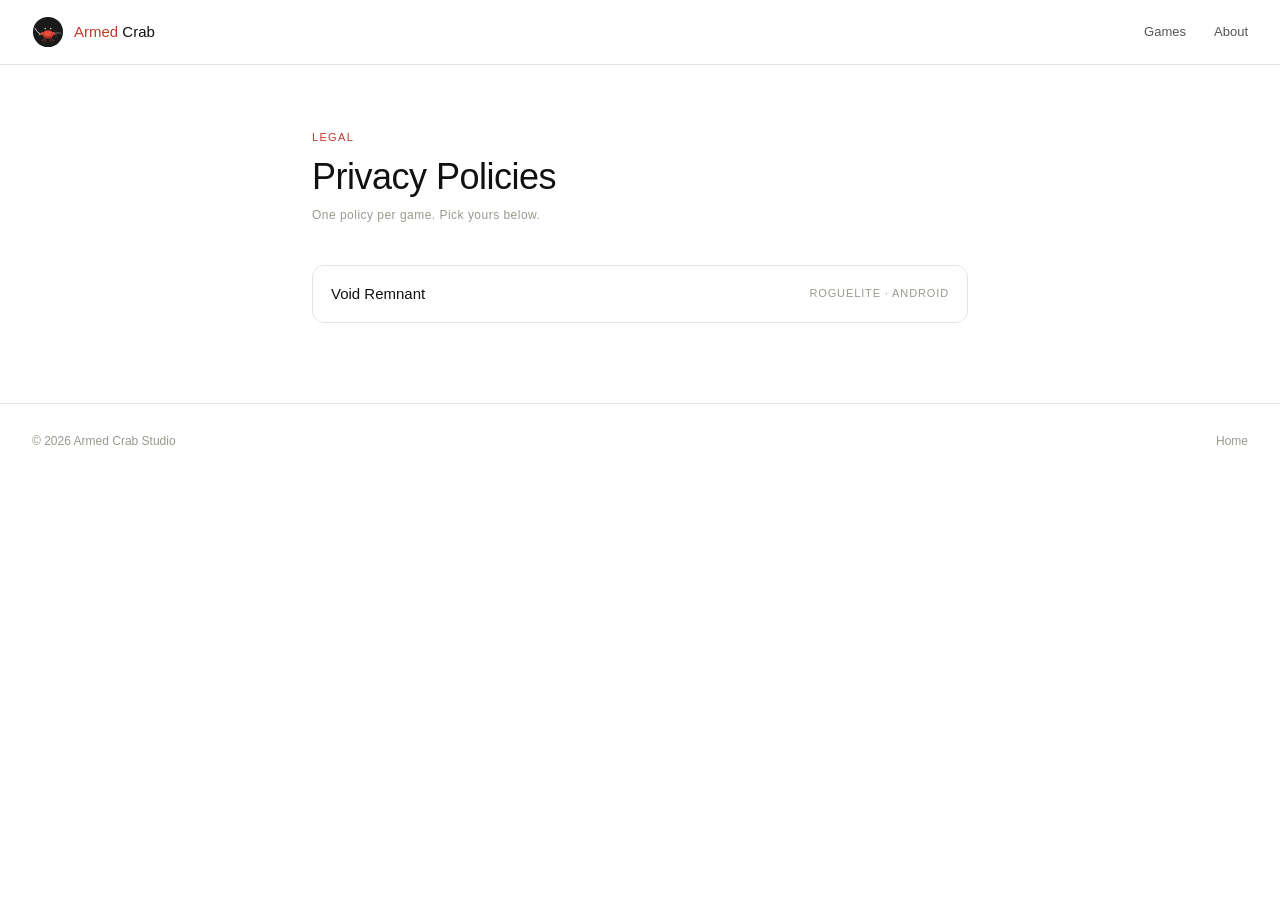
==== privacy/index.html @ ccff6bd3 "Add Privacy Policy Navigation" ====
<!DOCTYPE html>
<html lang="en">
<head>
  <meta charset="UTF-8"/>
  <meta name="viewport" content="width=device-width, initial-scale=1.0"/>
  <title>Privacy Policies — Armed Crab</title>
  <meta name="description" content="Privacy policies for Armed Crab games."/>
  <link rel="stylesheet" href="/styles.css"/>
</head>
<body>

<!-- NAV -->
<nav>
  <a class="nav-logo" href="/">
    <svg width="32" height="32" viewBox="0 0 100 100" xmlns="http://www.w3.org/2000/svg">
      <circle cx="50" cy="50" r="47" fill="#1a1a1a"/>
      <ellipse cx="50" cy="58" rx="17" ry="12" fill="#C0392B"/>
      <ellipse cx="50" cy="54" rx="13" ry="9" fill="#E74C3C"/>
      <rect x="40" y="40" width="3.2" height="10" rx="1.6" fill="#C0392B"/>
      <rect x="57" y="40" width="3.2" height="10" rx="1.6" fill="#C0392B"/>
      <circle cx="41.6" cy="39" r="4.8" fill="#111"/><circle cx="58.6" cy="39" r="4.8" fill="#111"/>
      <circle cx="41.6" cy="39" r="2.4" fill="white"/><circle cx="58.6" cy="39" r="2.4" fill="white"/>
      <circle cx="42.4" cy="38.2" r="1" fill="#111"/><circle cx="59.4" cy="38.2" r="1" fill="#111"/>
      <path d="M44,65 Q50,69 56,65" fill="none" stroke="#922B21" stroke-width="1.4" stroke-linecap="round"/>
      <ellipse cx="33" cy="56" rx="6" ry="4" fill="#C0392B"/><ellipse cx="33" cy="53" rx="4.5" ry="3" fill="#E74C3C"/>
      <path d="M27,57 Q14,50 10,40" fill="none" stroke="#D5D8DC" stroke-width="2.8" stroke-linecap="round"/>
      <path d="M10,40 L12,38 L14,43 Z" fill="#BDC3C7"/>
      <rect x="25" y="55" width="7" height="3.5" rx="1" fill="#8B6914"/><rect x="22" y="53" width="3.5" height="7" rx="1" fill="#95A5A6"/>
      <ellipse cx="67" cy="56" rx="6" ry="4" fill="#C0392B"/><ellipse cx="67" cy="53" rx="4.5" ry="3" fill="#E74C3C"/>
      <rect x="71" y="50" width="18" height="6" rx="1.5" fill="#444"/>
      <rect x="87" y="51.5" width="6" height="3" rx="1.5" fill="#555"/>
      <path d="M73,56 Q71,64 73,67 L78,67 L78,56 Z" fill="#333"/>
      <circle cx="93" cy="53" r="1" fill="#E74C3C" opacity="0.9"/>
      <line x1="39" y1="68" x2="33" y2="78" stroke="#C0392B" stroke-width="2" stroke-linecap="round"/>
      <line x1="44" y1="70" x2="40" y2="80" stroke="#C0392B" stroke-width="2" stroke-linecap="round"/>
      <line x1="61" y1="68" x2="67" y2="78" stroke="#C0392B" stroke-width="2" stroke-linecap="round"/>
      <line x1="56" y1="70" x2="60" y2="80" stroke="#C0392B" stroke-width="2" stroke-linecap="round"/>
    </svg>
    <span class="nav-logo-text"><span>Armed</span> Crab</span>
  </a>
  <div class="nav-links">
    <a href="/#games">Games</a>
    <a href="/#about">About</a>
  </div>
</nav>

<!-- LEGAL INDEX -->
<main class="legal">
  <div class="section-label">Legal</div>
  <h1>Privacy Policies</h1>
  <div class="updated">One policy per game. Pick yours below.</div>

  <ul class="policy-list">
    <li>
      <a href="/privacy/void-remnant/">
        <span class="policy-name">Void Remnant</span>
        <span class="policy-meta">Roguelite &middot; Android</span>
      </a>
    </li>
  </ul>
</main>

<!-- FOOTER -->
<footer class="footer">
  <span>&copy; 2026 Armed Crab Studio</span>
  <a href="/">Home</a>
</footer>

</body>
</html>
---- styles.css ----
*, *::before, *::after { box-sizing: border-box; margin: 0; padding: 0; }

:root {
  --red: #C0392B;
  --red-dark: #A93226;
  --bg: #ffffff;
  --bg2: #f7f7f5;
  --border: rgba(0,0,0,0.1);
  --border-med: rgba(0,0,0,0.18);
  --text: #111111;
  --text-2: #555550;
  --text-3: #999990;
  --radius-md: 8px;
  --radius-lg: 12px;
}

@media (prefers-color-scheme: dark) {
  :root {
    --bg: #111111;
    --bg2: #1a1a1a;
    --border: rgba(255,255,255,0.1);
    --border-med: rgba(255,255,255,0.18);
    --text: #f0f0ee;
    --text-2: #aaaaaa;
    --text-3: #666660;
  }
}

body {
  font-family: -apple-system, BlinkMacSystemFont, 'Segoe UI', Helvetica, Arial, sans-serif;
  background: var(--bg);
  color: var(--text);
  line-height: 1.6;
}

/* NAV */
nav {
  display: flex;
  justify-content: space-between;
  align-items: center;
  padding: 1rem 2rem;
  border-bottom: 0.5px solid var(--border);
  position: sticky;
  top: 0;
  background: var(--bg);
  z-index: 100;
}
.nav-logo { display: flex; align-items: center; gap: 10px; text-decoration: none; }
.nav-logo-text { font-size: 15px; font-weight: 500; color: var(--text); }
.nav-logo-text span { color: var(--red); }
.nav-links { display: flex; gap: 1.75rem; }
.nav-links a { font-size: 13px; color: var(--text-2); text-decoration: none; }
.nav-links a:hover { color: var(--text); }

/* HERO */
.hero {
  text-align: center;
  padding: 5rem 2rem 4rem;
  border-bottom: 0.5px solid var(--border);
}
.hero-title { font-size: clamp(36px, 8vw, 52px); font-weight: 500; letter-spacing: -1.5px; color: var(--text); margin-top: 1.5rem; line-height: 1; }
.hero-title span { color: var(--red); }
.hero-sub { font-size: 12px; color: var(--text-3); margin-top: 0.75rem; letter-spacing: 0.12em; text-transform: uppercase; }
.hero-desc { font-size: 16px; color: var(--text-2); margin-top: 1.5rem; max-width: 400px; margin-left: auto; margin-right: auto; line-height: 1.75; }

/* SECTIONS */
.section { padding: 4rem 2rem; max-width: 900px; margin: 0 auto; }
.section-label { font-size: 11px; text-transform: uppercase; letter-spacing: 0.12em; color: var(--red); font-weight: 500; margin-bottom: 0.5rem; }
.section-title { font-size: 26px; font-weight: 500; color: var(--text); margin-bottom: 1rem; }
.section-body { font-size: 15px; color: var(--text-2); line-height: 1.8; max-width: 600px; }
.divider { border: none; border-top: 0.5px solid var(--border); }

/* GAMES */
.games-grid { display: grid; grid-template-columns: repeat(auto-fit, minmax(260px, 1fr)); gap: 16px; margin-top: 2rem; }
.game-card { border: 0.5px solid var(--border); border-radius: var(--radius-lg); overflow: hidden; background: var(--bg); }
.game-card.featured { border-color: var(--red); border-width: 1.5px; }
.game-thumb { height: 140px; display: flex; align-items: center; justify-content: center; }
.game-body { padding: 1rem 1.125rem 1.125rem; border-top: 0.5px solid var(--border); }
.game-name { font-size: 15px; font-weight: 500; color: var(--text); display: flex; align-items: center; gap: 8px; margin-bottom: 6px; flex-wrap: wrap; }
.game-desc { font-size: 13px; color: var(--text-2); line-height: 1.65; margin-bottom: 10px; }
.game-footer { display: flex; align-items: center; justify-content: space-between; }
.game-meta { font-size: 11px; color: var(--text-3); }
.pill { display: inline-block; font-size: 10px; padding: 2px 8px; border-radius: 100px; font-weight: 500; white-space: nowrap; }
.pill-soon { background: #fde9e8; color: #A32D2D; }
.pill-dev  { background: var(--bg2); color: var(--text-2); }
.pill-back { background: var(--bg2); color: var(--text-3); }
.store-btn { font-size: 11px; padding: 5px 12px; border-radius: var(--radius-md); border: 0.5px solid var(--border-med); color: var(--text-2); text-decoration: none; background: transparent; cursor: pointer; }
.store-btn:hover { background: var(--bg2); color: var(--text); }

/* side-by-side small game cards */
.game-side { display: flex; flex-direction: column; gap: 16px; }
.game-card-row { border: 0.5px solid var(--border); border-radius: var(--radius-lg); background: var(--bg); }
.game-card-inner { display: flex; align-items: center; gap: 1rem; padding: 1rem 1.125rem; }
.game-icon { width: 52px; height: 52px; border-radius: var(--radius-md); display: flex; align-items: center; justify-content: center; flex-shrink: 0; }

/* ABOUT */
.about-grid { display: grid; grid-template-columns: 1fr 1fr; gap: 2rem; margin-top: 2rem; }
@media (max-width: 540px) { .about-grid { grid-template-columns: 1fr; } }
.about-block h3 { font-size: 14px; font-weight: 500; color: var(--text); margin-bottom: 0.5rem; }
.about-block p { font-size: 14px; color: var(--text-2); line-height: 1.75; }

/* FOOTER */
.footer {
  padding: 1.75rem 2rem;
  display: flex;
  justify-content: space-between;
  align-items: center;
  font-size: 12px;
  color: var(--text-3);
  border-top: 0.5px solid var(--border);
  flex-wrap: wrap;
  gap: 8px;
}
.footer a { font-size: 12px; color: var(--text-3); text-decoration: none; }
.footer a:hover { color: var(--text-2); }

/* LEGAL / PROSE PAGES */
.legal { max-width: 720px; margin: 0 auto; padding: 4rem 2rem 5rem; }
.legal .section-label { margin-bottom: 0.5rem; }
.legal h1 { font-size: clamp(28px, 5vw, 36px); font-weight: 500; letter-spacing: -0.5px; color: var(--text); margin-bottom: 0.5rem; line-height: 1.2; }
.legal .updated { font-size: 12px; color: var(--text-3); letter-spacing: 0.04em; margin-bottom: 2.5rem; }
.legal h2 { font-size: 13px; text-transform: uppercase; letter-spacing: 0.12em; color: var(--red); font-weight: 500; margin-top: 2rem; margin-bottom: 0.6rem; }
.legal p { font-size: 15px; color: var(--text-2); line-height: 1.8; margin-bottom: 1rem; }
.legal a { color: var(--text); text-decoration: underline; text-decoration-color: var(--border-med); text-underline-offset: 3px; }
.legal a:hover { text-decoration-color: var(--red); }

/* POLICY INDEX LIST */
.policy-list { list-style: none; margin-top: 1.5rem; display: flex; flex-direction: column; gap: 10px; }
.policy-list a {
  display: flex;
  justify-content: space-between;
  align-items: center;
  gap: 1rem;
  padding: 1rem 1.125rem;
  border: 0.5px solid var(--border);
  border-radius: var(--radius-lg);
  text-decoration: none;
  color: var(--text);
  transition: border-color 0.15s, background 0.15s;
}
.policy-list a:hover { border-color: var(--red); background: var(--bg2); }
.policy-list .policy-name { font-size: 15px; font-weight: 500; }
.policy-list .policy-meta { font-size: 11px; color: var(--text-3); text-transform: uppercase; letter-spacing: 0.08em; }
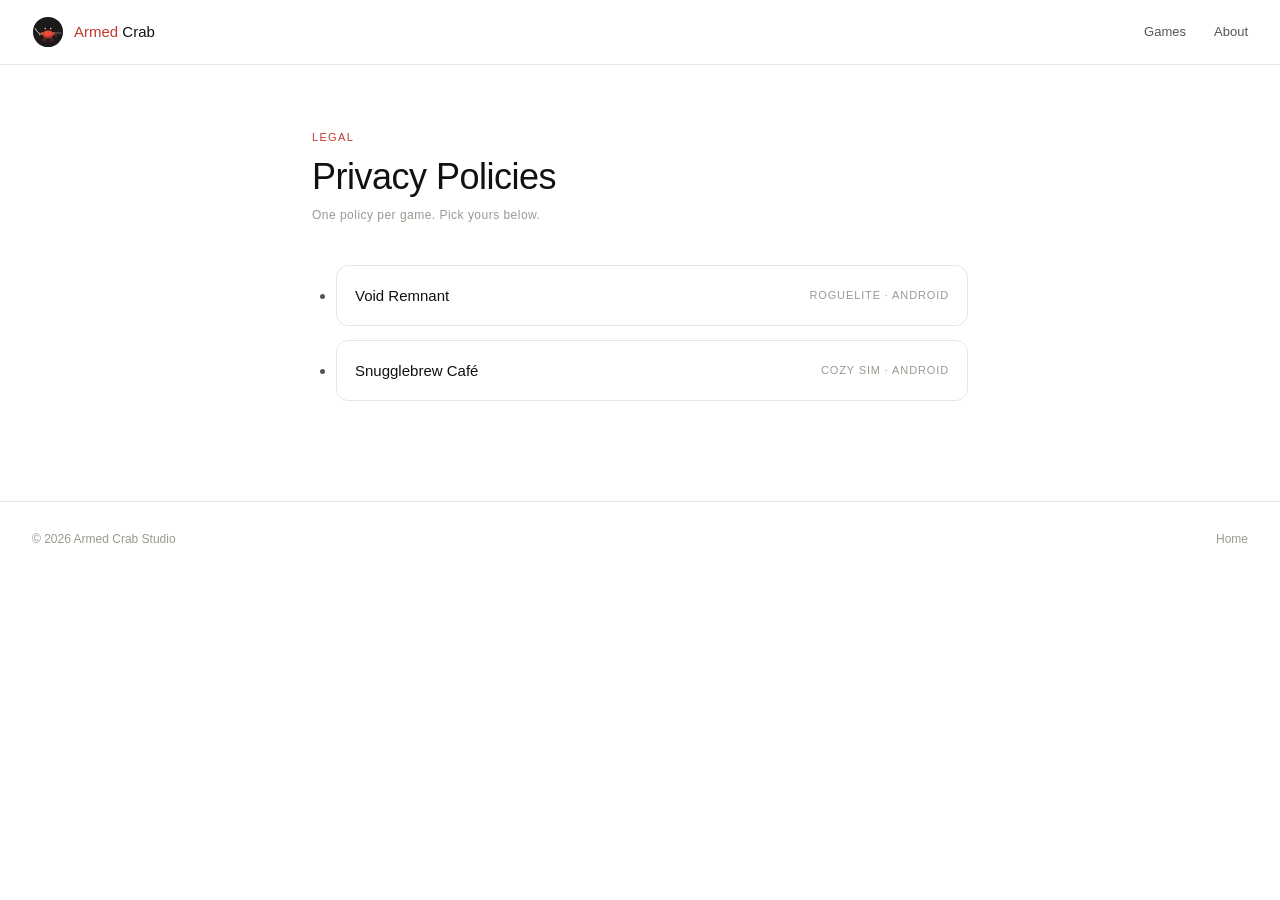
==== commit a9d5a761: "Publish per-game privacy policies (Void Remnant, Snugglebrew Café) Replace the pre-UMP Void Remnant " ====
--- a/privacy/index.html
+++ b/privacy/index.html
@@ -57,6 +57,12 @@
         <span class="policy-meta">Roguelite &middot; Android</span>
       </a>
     </li>
+    <li>
+      <a href="/privacy/snugglebrew-cafe/">
+        <span class="policy-name">Snugglebrew Café</span>
+        <span class="policy-meta">Cozy Sim &middot; Android</span>
+      </a>
+    </li>
   </ul>
 </main>
 
--- a/styles.css
+++ b/styles.css
@@ -120,7 +120,12 @@
 .legal h1 { font-size: clamp(28px, 5vw, 36px); font-weight: 500; letter-spacing: -0.5px; color: var(--text); margin-bottom: 0.5rem; line-height: 1.2; }
 .legal .updated { font-size: 12px; color: var(--text-3); letter-spacing: 0.04em; margin-bottom: 2.5rem; }
 .legal h2 { font-size: 13px; text-transform: uppercase; letter-spacing: 0.12em; color: var(--red); font-weight: 500; margin-top: 2rem; margin-bottom: 0.6rem; }
+.legal h3 { font-size: 15px; font-weight: 600; color: var(--text); margin-top: 1.25rem; margin-bottom: 0.5rem; }
 .legal p { font-size: 15px; color: var(--text-2); line-height: 1.8; margin-bottom: 1rem; }
+.legal ul { list-style: disc; padding-left: 1.5rem; margin-bottom: 1rem; }
+.legal li { font-size: 15px; color: var(--text-2); line-height: 1.8; margin-bottom: 0.25rem; }
+.legal strong { color: var(--text); font-weight: 600; }
+.legal code { font-family: ui-monospace, SFMono-Regular, Menlo, Consolas, monospace; font-size: 0.92em; background: var(--bg2); padding: 1px 5px; border-radius: 4px; }
 .legal a { color: var(--text); text-decoration: underline; text-decoration-color: var(--border-med); text-underline-offset: 3px; }
 .legal a:hover { text-decoration-color: var(--red); }
 
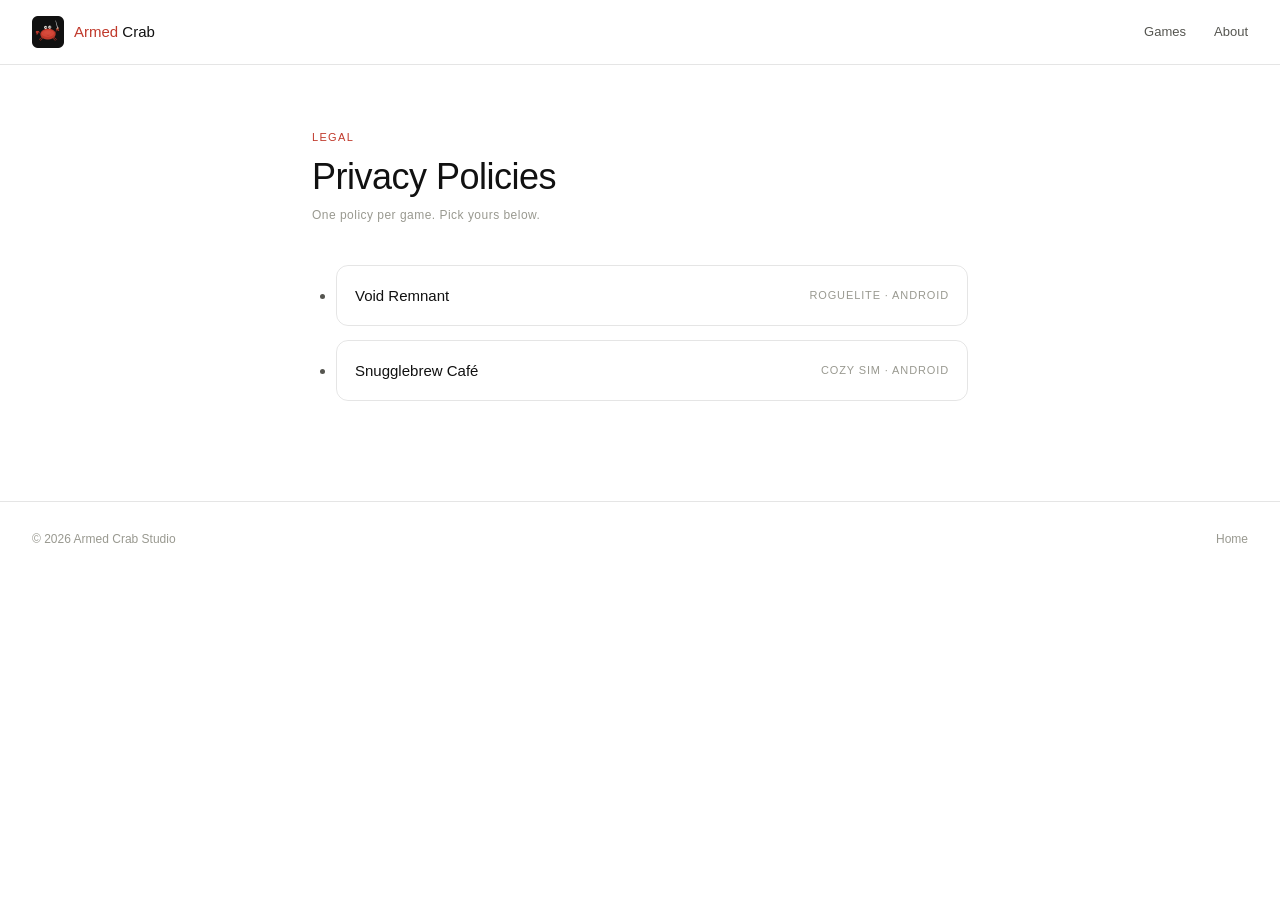
==== commit 97182b13: "Swap inline SVG crab for new PNG app icon (nav, hero, favicon) Replace the hand-coded SVG crab with " ====
--- a/privacy/index.html
+++ b/privacy/index.html
@@ -5,6 +5,7 @@
   <meta name="viewport" content="width=device-width, initial-scale=1.0"/>
   <title>Privacy Policies — Armed Crab</title>
   <meta name="description" content="Privacy policies for Armed Crab games."/>
+  <link rel="icon" type="image/png" href="/icon-512-light-512x512.png"/>
   <link rel="stylesheet" href="/styles.css"/>
 </head>
 <body>
@@ -12,30 +13,7 @@
 <!-- NAV -->
 <nav>
   <a class="nav-logo" href="/">
-    <svg width="32" height="32" viewBox="0 0 100 100" xmlns="http://www.w3.org/2000/svg">
-      <circle cx="50" cy="50" r="47" fill="#1a1a1a"/>
-      <ellipse cx="50" cy="58" rx="17" ry="12" fill="#C0392B"/>
-      <ellipse cx="50" cy="54" rx="13" ry="9" fill="#E74C3C"/>
-      <rect x="40" y="40" width="3.2" height="10" rx="1.6" fill="#C0392B"/>
-      <rect x="57" y="40" width="3.2" height="10" rx="1.6" fill="#C0392B"/>
-      <circle cx="41.6" cy="39" r="4.8" fill="#111"/><circle cx="58.6" cy="39" r="4.8" fill="#111"/>
-      <circle cx="41.6" cy="39" r="2.4" fill="white"/><circle cx="58.6" cy="39" r="2.4" fill="white"/>
-      <circle cx="42.4" cy="38.2" r="1" fill="#111"/><circle cx="59.4" cy="38.2" r="1" fill="#111"/>
-      <path d="M44,65 Q50,69 56,65" fill="none" stroke="#922B21" stroke-width="1.4" stroke-linecap="round"/>
-      <ellipse cx="33" cy="56" rx="6" ry="4" fill="#C0392B"/><ellipse cx="33" cy="53" rx="4.5" ry="3" fill="#E74C3C"/>
-      <path d="M27,57 Q14,50 10,40" fill="none" stroke="#D5D8DC" stroke-width="2.8" stroke-linecap="round"/>
-      <path d="M10,40 L12,38 L14,43 Z" fill="#BDC3C7"/>
-      <rect x="25" y="55" width="7" height="3.5" rx="1" fill="#8B6914"/><rect x="22" y="53" width="3.5" height="7" rx="1" fill="#95A5A6"/>
-      <ellipse cx="67" cy="56" rx="6" ry="4" fill="#C0392B"/><ellipse cx="67" cy="53" rx="4.5" ry="3" fill="#E74C3C"/>
-      <rect x="71" y="50" width="18" height="6" rx="1.5" fill="#444"/>
-      <rect x="87" y="51.5" width="6" height="3" rx="1.5" fill="#555"/>
-      <path d="M73,56 Q71,64 73,67 L78,67 L78,56 Z" fill="#333"/>
-      <circle cx="93" cy="53" r="1" fill="#E74C3C" opacity="0.9"/>
-      <line x1="39" y1="68" x2="33" y2="78" stroke="#C0392B" stroke-width="2" stroke-linecap="round"/>
-      <line x1="44" y1="70" x2="40" y2="80" stroke="#C0392B" stroke-width="2" stroke-linecap="round"/>
-      <line x1="61" y1="68" x2="67" y2="78" stroke="#C0392B" stroke-width="2" stroke-linecap="round"/>
-      <line x1="56" y1="70" x2="60" y2="80" stroke="#C0392B" stroke-width="2" stroke-linecap="round"/>
-    </svg>
+    <img class="nav-logo-img" src="/icon-512-light-512x512.png" alt="Armed Crab" width="32" height="32"/>
     <span class="nav-logo-text"><span>Armed</span> Crab</span>
   </a>
   <div class="nav-links">
--- a/styles.css
+++ b/styles.css
@@ -46,6 +46,8 @@
   z-index: 100;
 }
 .nav-logo { display: flex; align-items: center; gap: 10px; text-decoration: none; }
+.nav-logo-img { display: block; width: 32px; height: 32px; }
+.hero-img { display: block; width: 100px; height: 100px; margin: 0 auto; }
 .nav-logo-text { font-size: 15px; font-weight: 500; color: var(--text); }
 .nav-logo-text span { color: var(--red); }
 .nav-links { display: flex; gap: 1.75rem; }
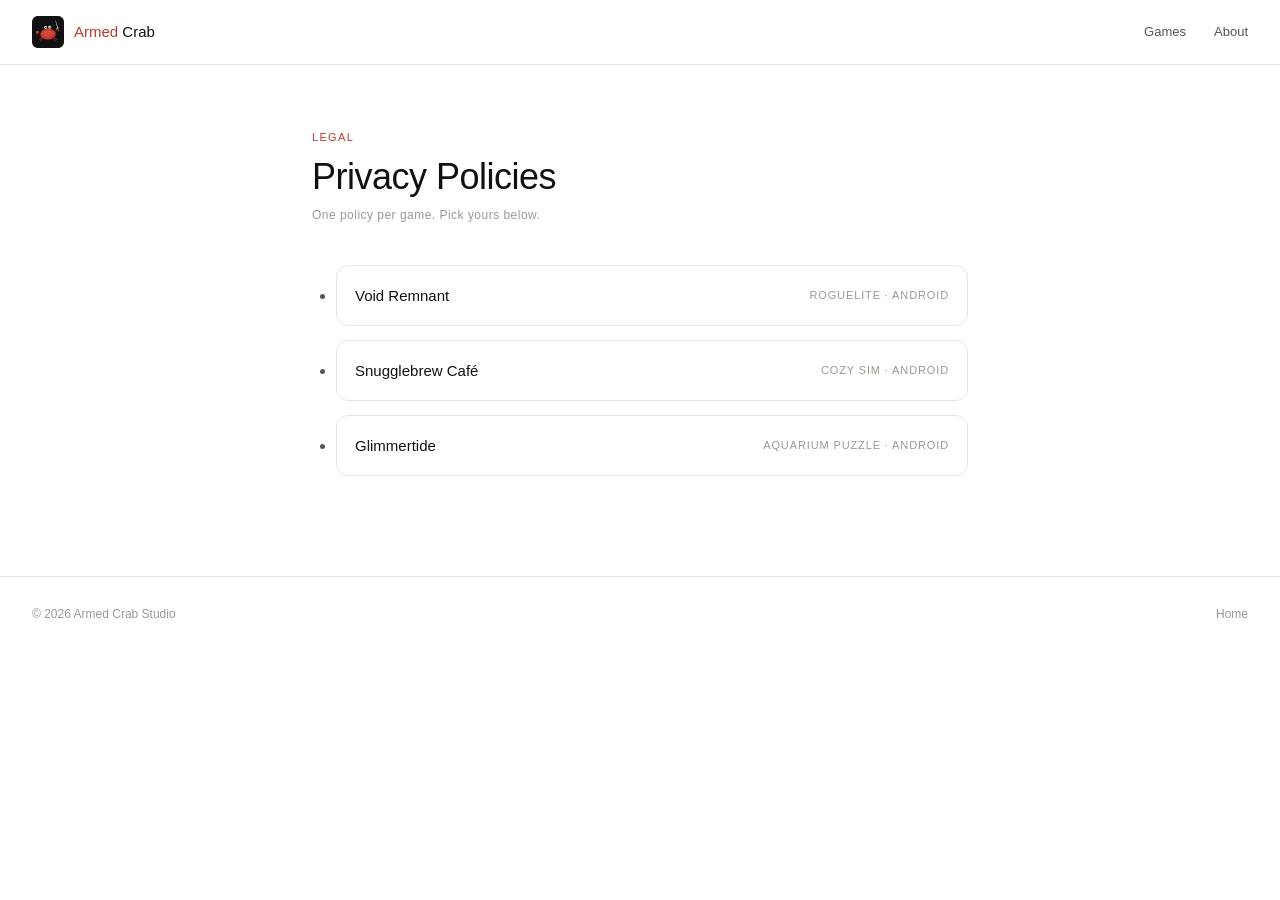
==== commit 59f20d92: "Add Glimmertide privacy policy and link it from the privacy index Co-Authored-By: Claude Fable 5 <no" ====
--- a/privacy/index.html
+++ b/privacy/index.html
@@ -41,6 +41,12 @@
         <span class="policy-meta">Cozy Sim &middot; Android</span>
       </a>
     </li>
+    <li>
+      <a href="/privacy/glimmertide/">
+        <span class="policy-name">Glimmertide</span>
+        <span class="policy-meta">Aquarium Puzzle &middot; Android</span>
+      </a>
+    </li>
   </ul>
 </main>
 
--- a/styles.css
+++ b/styles.css
@@ -72,28 +72,32 @@
 .section-body { font-size: 15px; color: var(--text-2); line-height: 1.8; max-width: 600px; }
 .divider { border: none; border-top: 0.5px solid var(--border); }
 
-/* GAMES */
-.games-grid { display: grid; grid-template-columns: repeat(auto-fit, minmax(260px, 1fr)); gap: 16px; margin-top: 2rem; }
-.game-card { border: 0.5px solid var(--border); border-radius: var(--radius-lg); overflow: hidden; background: var(--bg); }
-.game-card.featured { border-color: var(--red); border-width: 1.5px; }
-.game-thumb { height: 140px; display: flex; align-items: center; justify-content: center; }
-.game-body { padding: 1rem 1.125rem 1.125rem; border-top: 0.5px solid var(--border); }
-.game-name { font-size: 15px; font-weight: 500; color: var(--text); display: flex; align-items: center; gap: 8px; margin-bottom: 6px; flex-wrap: wrap; }
-.game-desc { font-size: 13px; color: var(--text-2); line-height: 1.65; margin-bottom: 10px; }
-.game-footer { display: flex; align-items: center; justify-content: space-between; }
-.game-meta { font-size: 11px; color: var(--text-3); }
+/* GAMES — featured centerpiece */
+.game-feature {
+  margin-top: 2rem;
+  border: 1.5px solid var(--red);
+  border-radius: var(--radius-lg);
+  overflow: hidden;
+  background: var(--bg);
+}
+.game-thumb { display: flex; align-items: center; justify-content: center; background: #06080f; }
+.game-thumb-img { display: block; width: 100%; height: auto; }
+.game-body { padding: 1.5rem 1.75rem 1.75rem; border-top: 1.5px solid var(--red); display: flex; flex-direction: column; }
+.game-name { font-size: 22px; font-weight: 500; color: var(--text); display: flex; align-items: center; gap: 10px; margin-bottom: 10px; flex-wrap: wrap; }
+.game-desc { font-size: 14px; color: var(--text-2); line-height: 1.7; margin-bottom: 1.25rem; }
+.game-footer { display: flex; align-items: center; justify-content: space-between; gap: 1rem; flex-wrap: wrap; }
+.game-meta { font-size: 12px; color: var(--text-3); }
 .pill { display: inline-block; font-size: 10px; padding: 2px 8px; border-radius: 100px; font-weight: 500; white-space: nowrap; }
-.pill-soon { background: #fde9e8; color: #A32D2D; }
-.pill-dev  { background: var(--bg2); color: var(--text-2); }
-.pill-back { background: var(--bg2); color: var(--text-3); }
-.store-btn { font-size: 11px; padding: 5px 12px; border-radius: var(--radius-md); border: 0.5px solid var(--border-med); color: var(--text-2); text-decoration: none; background: transparent; cursor: pointer; }
+.pill-live { background: #e6f6ec; color: #1f8b4c; }
+.store-btn { font-size: 12px; padding: 8px 16px; border-radius: var(--radius-md); border: 0.5px solid var(--border-med); color: var(--text-2); text-decoration: none; background: transparent; cursor: pointer; }
 .store-btn:hover { background: var(--bg2); color: var(--text); }
+.store-btn.primary { background: var(--red); border-color: var(--red); color: #fff; font-weight: 500; }
+.store-btn.primary:hover { background: var(--red-dark); color: #fff; }
 
-/* side-by-side small game cards */
-.game-side { display: flex; flex-direction: column; gap: 16px; }
-.game-card-row { border: 0.5px solid var(--border); border-radius: var(--radius-lg); background: var(--bg); }
-.game-card-inner { display: flex; align-items: center; gap: 1rem; padding: 1rem 1.125rem; }
-.game-icon { width: 52px; height: 52px; border-radius: var(--radius-md); display: flex; align-items: center; justify-content: center; flex-shrink: 0; }
+@media (max-width: 600px) {
+  .game-body { padding: 1.25rem 1.25rem 1.5rem; }
+  .game-name { font-size: 19px; }
+}
 
 /* ABOUT */
 .about-grid { display: grid; grid-template-columns: 1fr 1fr; gap: 2rem; margin-top: 2rem; }
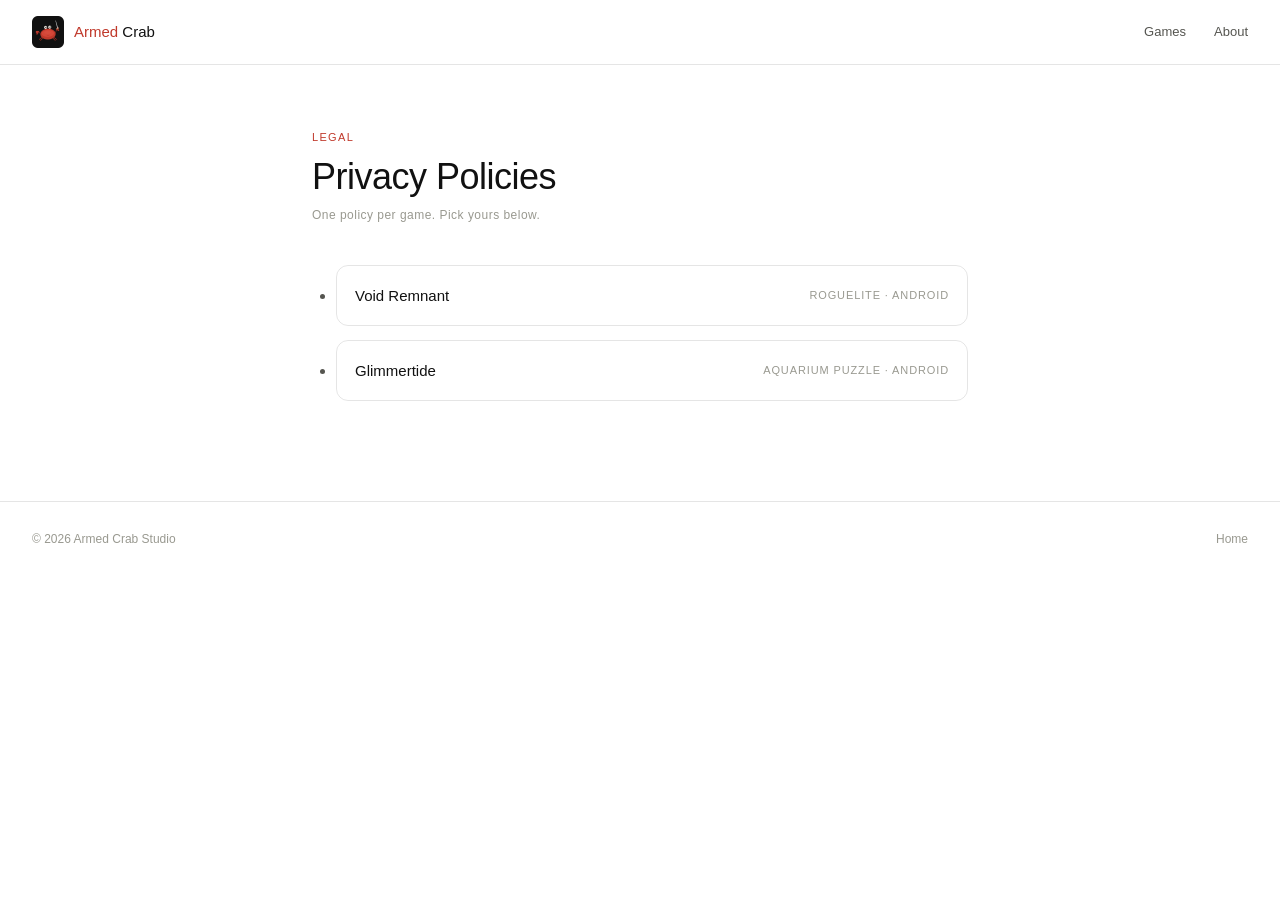
==== commit aad78e43: "Rebuild Games as a catalogue; announce Glimmertide as coming soon The section was hardcoded for exac" ====
--- a/privacy/index.html
+++ b/privacy/index.html
@@ -5,6 +5,19 @@
   <meta name="viewport" content="width=device-width, initial-scale=1.0"/>
   <title>Privacy Policies — Armed Crab</title>
   <meta name="description" content="Privacy policies for Armed Crab games."/>
+  <link rel="canonical" href="https://armedcrab.com/privacy/"/>
+  <meta name="theme-color" content="#ffffff" media="(prefers-color-scheme: light)"/>
+  <meta name="theme-color" content="#111111" media="(prefers-color-scheme: dark)"/>
+  <meta property="og:type" content="website"/>
+  <meta property="og:site_name" content="Armed Crab"/>
+  <meta property="og:url" content="https://armedcrab.com/privacy/"/>
+  <meta property="og:title" content="Privacy Policies — Armed Crab"/>
+  <meta property="og:description" content="One privacy policy per Armed Crab game."/>
+  <meta property="og:image" content="https://armedcrab.com/og-image-1200x630.png"/>
+  <meta property="og:image:width" content="1200"/>
+  <meta property="og:image:height" content="630"/>
+  <meta property="og:image:alt" content="Armed Crab — independent game studio"/>
+  <meta name="twitter:card" content="summary_large_image"/>
   <link rel="icon" type="image/png" href="/icon-512-light-512x512.png"/>
   <link rel="stylesheet" href="/styles.css"/>
 </head>
@@ -35,12 +48,8 @@
         <span class="policy-meta">Roguelite &middot; Android</span>
       </a>
     </li>
-    <li>
-      <a href="/privacy/snugglebrew-cafe/">
-        <span class="policy-name">Snugglebrew Café</span>
-        <span class="policy-meta">Cozy Sim &middot; Android</span>
-      </a>
-    </li>
+    <!-- Snugglebrew Café is unlisted until it ships — its policy stays live at
+         /privacy/snugglebrew-cafe/ so the URL keeps working. Re-add on release. -->
     <li>
       <a href="/privacy/glimmertide/">
         <span class="policy-name">Glimmertide</span>
--- a/styles.css
+++ b/styles.css
@@ -72,31 +72,62 @@
 .section-body { font-size: 15px; color: var(--text-2); line-height: 1.8; max-width: 600px; }
 .divider { border: none; border-top: 0.5px solid var(--border); }
 
+/* Per-game colour tokens. A catalogue spanning genres carries its own accents;
+   the studio red stays on nav, hero and section labels. Apply one of these to a
+   .game-feature or .game-card — the game keeps its colour in either slot.
+   Accents must clear 4.5:1 on white, since --accent fills the primary CTA. */
+.accent-void-remnant { --accent: var(--red);  --thumb-bg: #06080f; }
+.accent-glimmertide  { --accent: #15788a;     --thumb-bg: #03121a; }
+
 /* GAMES — featured centerpiece */
 .game-feature {
   margin-top: 2rem;
-  border: 1.5px solid var(--red);
+  border: 1.5px solid var(--accent, var(--red));
   border-radius: var(--radius-lg);
   overflow: hidden;
   background: var(--bg);
 }
-.game-thumb { display: flex; align-items: center; justify-content: center; background: #06080f; }
+.game-thumb { display: flex; align-items: center; justify-content: center; background: var(--thumb-bg, var(--bg2)); }
 .game-thumb-img { display: block; width: 100%; height: auto; }
-.game-body { padding: 1.5rem 1.75rem 1.75rem; border-top: 1.5px solid var(--red); display: flex; flex-direction: column; }
+.game-body { padding: 1.5rem 1.75rem 1.75rem; border-top: 1.5px solid var(--accent, var(--red)); display: flex; flex-direction: column; }
 .game-name { font-size: 22px; font-weight: 500; color: var(--text); display: flex; align-items: center; gap: 10px; margin-bottom: 10px; flex-wrap: wrap; }
 .game-desc { font-size: 14px; color: var(--text-2); line-height: 1.7; margin-bottom: 1.25rem; }
 .game-footer { display: flex; align-items: center; justify-content: space-between; gap: 1rem; flex-wrap: wrap; }
 .game-meta { font-size: 12px; color: var(--text-3); }
 .pill { display: inline-block; font-size: 10px; padding: 2px 8px; border-radius: 100px; font-weight: 500; white-space: nowrap; }
 .pill-live { background: #e6f6ec; color: #1f8b4c; }
+.pill-soon { background: #fdf1dc; color: #8c6113; }
 .store-btn { font-size: 12px; padding: 8px 16px; border-radius: var(--radius-md); border: 0.5px solid var(--border-med); color: var(--text-2); text-decoration: none; background: transparent; cursor: pointer; }
 .store-btn:hover { background: var(--bg2); color: var(--text); }
-.store-btn.primary { background: var(--red); border-color: var(--red); color: #fff; font-weight: 500; }
-.store-btn.primary:hover { background: var(--red-dark); color: #fff; }
+.store-btn.primary { background: var(--accent, var(--red)); border-color: var(--accent, var(--red)); color: #fff; font-weight: 500; }
+.store-btn.primary:hover { filter: brightness(0.9); color: #fff; }
+
+/* GAMES — compact catalogue card for everything outside the featured slot */
+.game-card {
+  display: flex;
+  align-items: center;
+  gap: 1rem;
+  margin-top: 1rem;
+  padding: 1.125rem 1.25rem;
+  border: 0.5px solid var(--border);
+  border-radius: var(--radius-lg);
+  background: var(--bg);
+  transition: border-color 0.15s;
+}
+.game-card:hover { border-color: var(--accent, var(--red)); }
+.game-card-icon { display: block; width: 56px; height: 56px; border-radius: 12px; flex-shrink: 0; }
+.game-card-body { flex: 1; min-width: 0; }
+.game-card-name { font-size: 16px; font-weight: 500; color: var(--text); display: flex; align-items: center; gap: 8px; flex-wrap: wrap; margin-bottom: 3px; }
+.game-card-desc { font-size: 13px; color: var(--text-2); line-height: 1.6; }
+.game-card-aside { flex-shrink: 0; display: flex; align-items: center; gap: 1rem; }
+.game-card-meta { font-size: 11px; color: var(--text-3); white-space: nowrap; }
 
 @media (max-width: 600px) {
   .game-body { padding: 1.25rem 1.25rem 1.5rem; }
   .game-name { font-size: 19px; }
+  .game-card { flex-wrap: wrap; gap: 0.875rem; }
+  .game-card-body { flex-basis: calc(100% - 56px - 0.875rem); }
+  .game-card-aside { width: 100%; justify-content: flex-start; }
 }
 
 /* ABOUT */
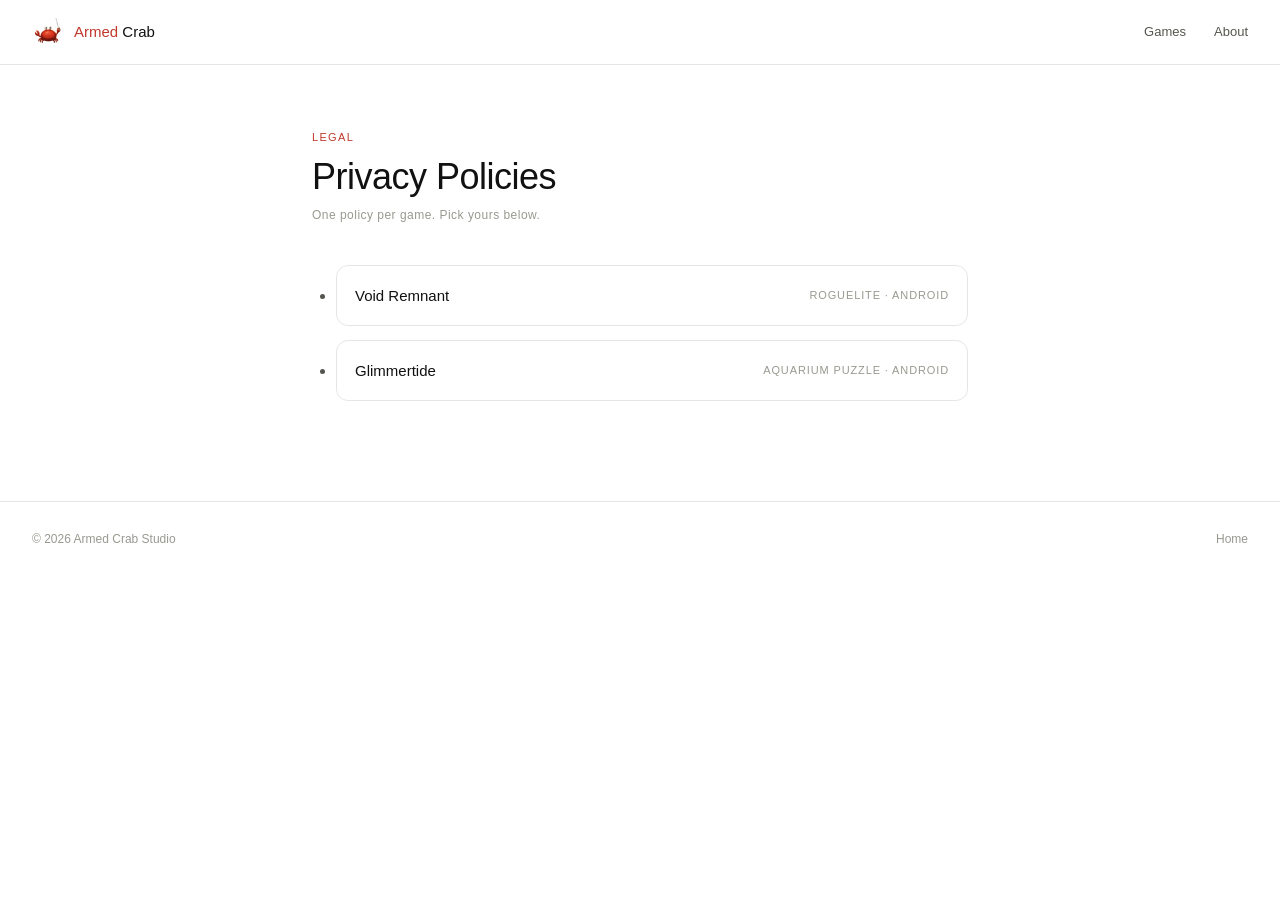
==== commit b3c67820: "Remove every em dash from site copy, titles, and comments Titles and og metadata switch to pipe sepa" ====
--- a/privacy/index.html
+++ b/privacy/index.html
@@ -3,7 +3,7 @@
 <head>
   <meta charset="UTF-8"/>
   <meta name="viewport" content="width=device-width, initial-scale=1.0"/>
-  <title>Privacy Policies — Armed Crab</title>
+  <title>Privacy Policies | Armed Crab</title>
   <meta name="description" content="Privacy policies for Armed Crab games."/>
   <link rel="canonical" href="https://armedcrab.com/privacy/"/>
   <meta name="theme-color" content="#ffffff" media="(prefers-color-scheme: light)"/>
@@ -11,12 +11,12 @@
   <meta property="og:type" content="website"/>
   <meta property="og:site_name" content="Armed Crab"/>
   <meta property="og:url" content="https://armedcrab.com/privacy/"/>
-  <meta property="og:title" content="Privacy Policies — Armed Crab"/>
+  <meta property="og:title" content="Privacy Policies | Armed Crab"/>
   <meta property="og:description" content="One privacy policy per Armed Crab game."/>
   <meta property="og:image" content="https://armedcrab.com/og-image-1200x630.png"/>
   <meta property="og:image:width" content="1200"/>
   <meta property="og:image:height" content="630"/>
-  <meta property="og:image:alt" content="Armed Crab — independent game studio"/>
+  <meta property="og:image:alt" content="Armed Crab, independent game studio"/>
   <meta name="twitter:card" content="summary_large_image"/>
   <link rel="icon" type="image/png" href="/icon-512-light-512x512.png"/>
   <link rel="stylesheet" href="/styles.css"/>
@@ -48,7 +48,7 @@
         <span class="policy-meta">Roguelite &middot; Android</span>
       </a>
     </li>
-    <!-- Snugglebrew Café is unlisted until it ships — its policy stays live at
+    <!-- Snugglebrew Café is unlisted until it ships; its policy stays live at
          /privacy/snugglebrew-cafe/ so the URL keeps working. Re-add on release. -->
     <li>
       <a href="/privacy/glimmertide/">
--- a/styles.css
+++ b/styles.css
@@ -74,12 +74,12 @@
 
 /* Per-game colour tokens. A catalogue spanning genres carries its own accents;
    the studio red stays on nav, hero and section labels. Apply one of these to a
-   .game-feature or .game-card — the game keeps its colour in either slot.
+   .game-feature or .game-card; the game keeps its colour in either slot.
    Accents must clear 4.5:1 on white, since --accent fills the primary CTA. */
 .accent-void-remnant { --accent: var(--red);  --thumb-bg: #06080f; }
 .accent-glimmertide  { --accent: #15788a;     --thumb-bg: #03121a; }
 
-/* GAMES — featured centerpiece */
+/* GAMES: featured centerpiece */
 .game-feature {
   margin-top: 2rem;
   border: 1.5px solid var(--accent, var(--red));
@@ -102,7 +102,7 @@
 .store-btn.primary { background: var(--accent, var(--red)); border-color: var(--accent, var(--red)); color: #fff; font-weight: 500; }
 .store-btn.primary:hover { filter: brightness(0.9); color: #fff; }
 
-/* GAMES — compact catalogue card for everything outside the featured slot */
+/* GAMES: compact catalogue card for everything outside the featured slot */
 .game-card {
   display: flex;
   align-items: center;
